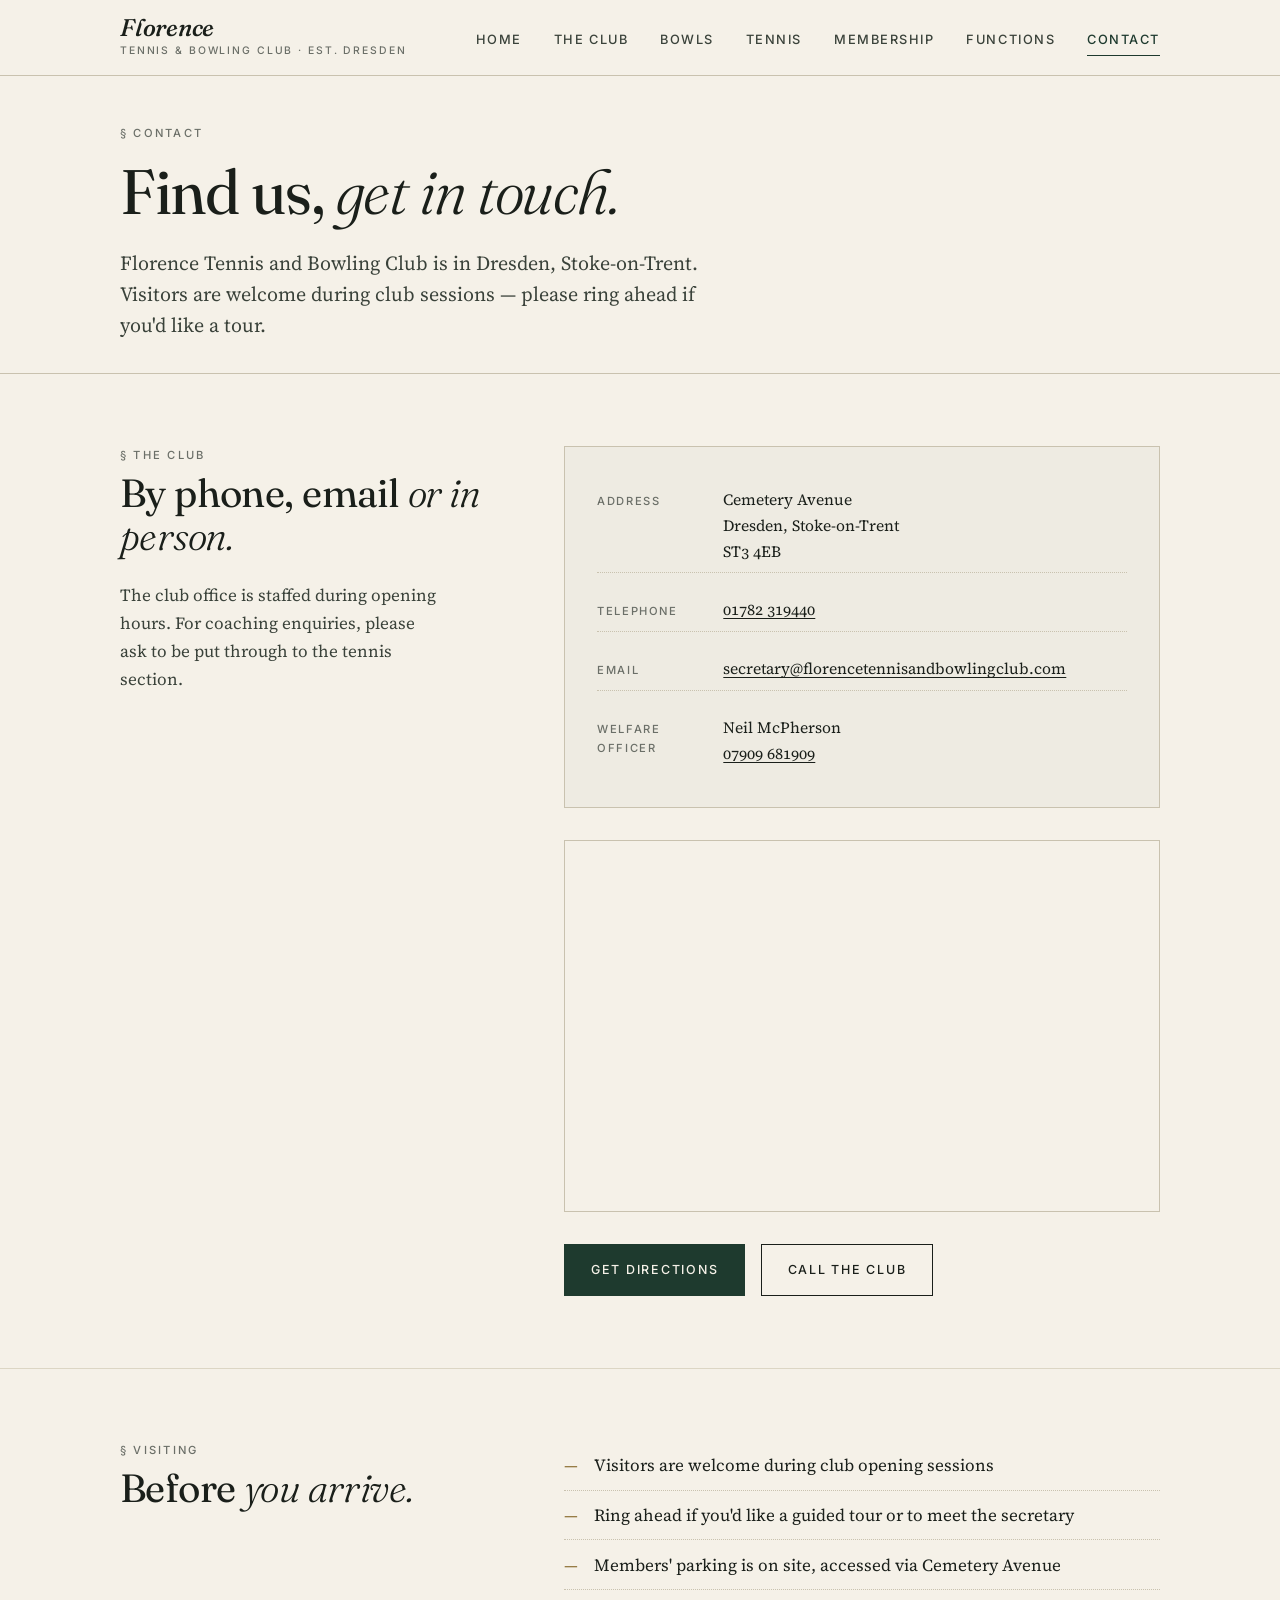
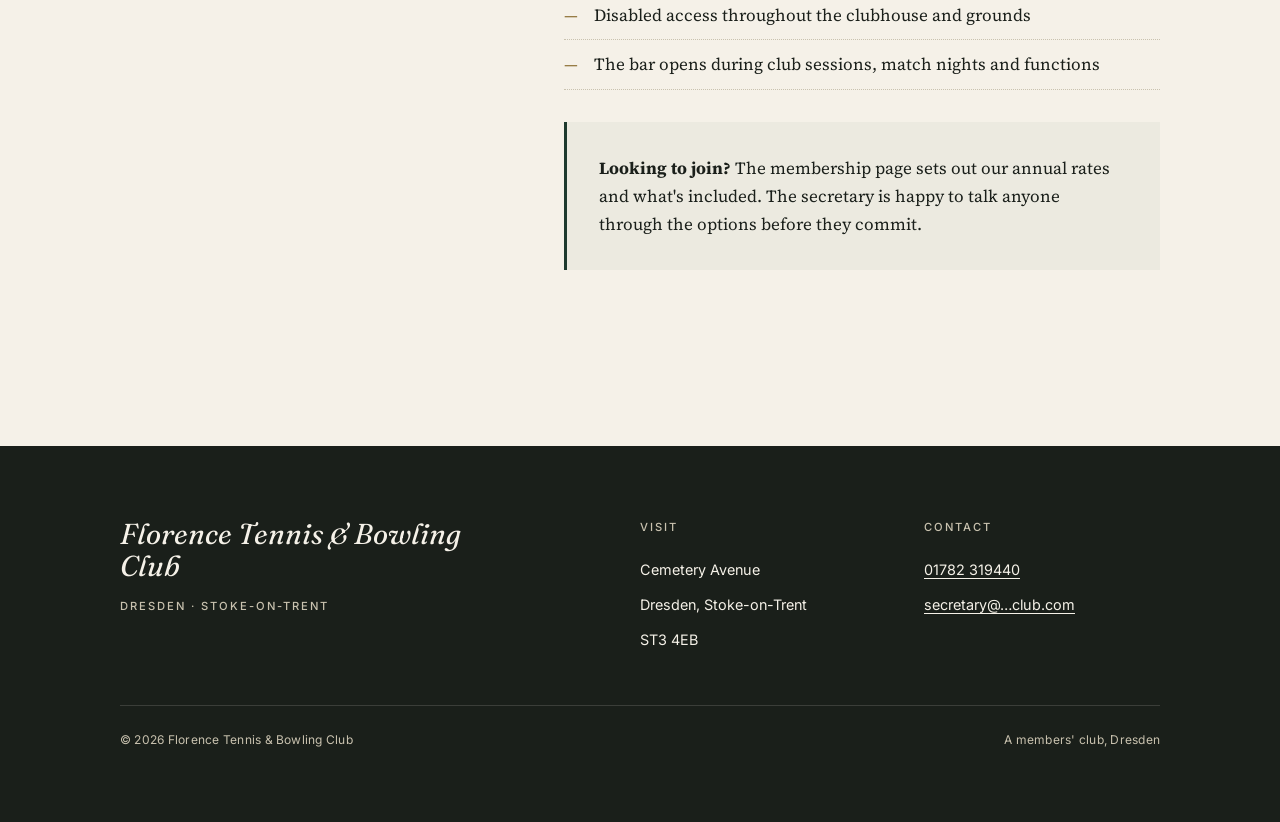
==== contact.html @ 122ec915 "Add files via upload" ====
<!DOCTYPE html>
<html lang="en-GB">
<head>
  <meta charset="UTF-8">
  <meta name="viewport" content="width=device-width, initial-scale=1">
  <title>Contact — Florence Tennis &amp; Bowling Club</title>
  <meta name="description" content="Find Florence Tennis and Bowling Club in Dresden, Stoke-on-Trent. Address, phone, email and directions.">
  <meta property="og:title" content="Contact — Florence Tennis &amp; Bowling Club">
  <meta property="og:description" content="Find Florence in Dresden, Stoke-on-Trent — address, phone, email and directions.">
  <meta property="og:type" content="website">
  <meta property="og:locale" content="en_GB">
  <link rel="preconnect" href="https://fonts.googleapis.com">
  <link rel="preconnect" href="https://fonts.gstatic.com" crossorigin>
  <link href="https://fonts.googleapis.com/css2?family=Fraunces:ital,opsz,wght@0,9..144,300..600;1,9..144,300..500&family=Source+Serif+4:ital,opsz,wght@0,8..60,400..600;1,8..60,400..500&family=Inter:wght@400;500;600&display=swap" rel="stylesheet">
  <link rel="stylesheet" href="styles.css">
</head>
<body>
  <a class="skip" href="#main">Skip to content</a>

  <header class="masthead">
    <div class="wrap masthead-inner">
      <a class="brand" href="index.html" aria-label="Florence Tennis and Bowling Club, home">
        <span class="brand-mark">Florence</span>
        <span class="brand-sub">Tennis &amp; Bowling Club · Est. Dresden</span>
      </a>
      <nav class="nav-primary" aria-label="Primary">
        <ul>
          <li><a href="index.html">Home</a></li>
          <li><a href="club.html">The Club</a></li>
          <li><a href="bowls.html">Bowls</a></li>
          <li><a href="tennis.html">Tennis</a></li>
          <li><a href="membership.html">Membership</a></li>
          <li><a href="functions.html">Functions</a></li>
          <li><a href="contact.html" aria-current="page">Contact</a></li>
        </ul>
      </nav>
      <button class="burger" type="button" aria-label="Open menu" aria-expanded="false" aria-controls="drawer" id="burger-btn">
        <span class="burger-lines"><span></span><span></span><span></span></span>
      </button>
    </div>
    <div class="drawer" id="drawer" data-open="false">
      <ul>
        <li><a href="index.html">Home</a></li>
        <li><a href="club.html">The Club</a></li>
        <li><a href="bowls.html">Bowls</a></li>
        <li><a href="tennis.html">Tennis</a></li>
        <li><a href="membership.html">Membership</a></li>
        <li><a href="functions.html">Functions</a></li>
        <li><a href="contact.html" aria-current="page">Contact</a></li>
      </ul>
    </div>
  </header>

  <main id="main">

    <section class="page-head">
      <div class="wrap">
        <p class="section-eyebrow">§ Contact</p>
        <h1 class="page-head-title">Find us, <em>get in touch.</em></h1>
        <p class="page-head-lead">
          Florence Tennis and Bowling Club is in Dresden, Stoke-on-Trent. Visitors are welcome
          during club sessions — please ring ahead if you'd like a tour.
        </p>
      </div>
    </section>

    <section class="section">
      <div class="wrap">
        <div class="two-col">
          <aside class="col-aside">
            <p class="section-eyebrow">§ The club</p>
            <h2 class="section-title">By phone, email <em>or in person.</em></h2>
            <p style="color: var(--ink-soft); margin-top: var(--space-3); max-width: 36ch;">
              The club office is staffed during opening hours. For coaching enquiries, please
              ask to be put through to the tennis section.
            </p>
          </aside>

          <div>
            <div class="contact-card">
              <div class="contact-row">
                <span class="contact-label">Address</span>
                <span class="contact-value">
                  Cemetery Avenue<br>
                  Dresden, Stoke-on-Trent<br>
                  ST3 4EB
                </span>
              </div>
              <div class="contact-row">
                <span class="contact-label">Telephone</span>
                <span class="contact-value"><a href="tel:+441782319440">01782 319440</a></span>
              </div>
              <div class="contact-row">
                <span class="contact-label">Email</span>
                <span class="contact-value"><a href="mailto:secretary@florencetennisandbowlingclub.com">secretary@florencetennisandbowlingclub.com</a></span>
              </div>
              <div class="contact-row">
                <span class="contact-label">Welfare Officer</span>
                <span class="contact-value">Neil McPherson<br><a href="tel:+447909681909">07909 681909</a></span>
              </div>
            </div>

            <div class="map-frame">
              <iframe
                title="Map showing Florence Tennis and Bowling Club, Dresden, Stoke-on-Trent"
                src="https://www.google.com/maps?q=Cemetery+Avenue,+Dresden,+Stoke-on-Trent,+ST3+4EB&output=embed"
                loading="lazy"
                referrerpolicy="no-referrer-when-downgrade"
                allowfullscreen></iframe>
            </div>

            <div class="btn-row">
              <a class="btn btn--solid" href="https://www.google.com/maps/dir/?api=1&destination=Cemetery+Avenue,+Dresden,+Stoke-on-Trent,+ST3+4EB" target="_blank" rel="noopener">Get directions</a>
              <a class="btn" href="tel:+441782319440">Call the club</a>
            </div>
          </div>
        </div>
      </div>
    </section>

    <section class="section">
      <div class="wrap">
        <div class="two-col">
          <aside class="col-aside">
            <p class="section-eyebrow">§ Visiting</p>
            <h2 class="section-title">Before <em>you arrive.</em></h2>
          </aside>
          <div class="prose">
            <ul class="dotted-list">
              <li>Visitors are welcome during club opening sessions</li>
              <li>Ring ahead if you'd like a guided tour or to meet the secretary</li>
              <li>Members' parking is on site, accessed via Cemetery Avenue</li>
              <li>Disabled access throughout the clubhouse and grounds</li>
              <li>The bar opens during club sessions, match nights and functions</li>
            </ul>

            <div class="note">
              <p>
                <strong>Looking to join?</strong> The membership page sets out our annual rates and
                what's included. The secretary is happy to talk anyone through the options before
                they commit.
              </p>
            </div>
          </div>
        </div>
      </div>
    </section>

  </main>

  <footer class="foot">
    <div class="wrap">
      <div class="foot-grid">
        <div>
          <p class="foot-brand">Florence Tennis <em>&amp;</em> Bowling Club</p>
          <p class="foot-sub">Dresden · Stoke-on-Trent</p>
        </div>
        <div>
          <h4>Visit</h4>
          <ul>
            <li>Cemetery Avenue</li>
            <li>Dresden, Stoke-on-Trent</li>
            <li>ST3 4EB</li>
          </ul>
        </div>
        <div>
          <h4>Contact</h4>
          <ul>
            <li><a href="tel:+441782319440">01782 319440</a></li>
            <li><a href="mailto:secretary@florencetennisandbowlingclub.com">secretary@…club.com</a></li>
          </ul>
        </div>
      </div>
      <div class="foot-bottom">
        <span>© 2026 Florence Tennis &amp; Bowling Club</span>
        <span>A members' club, Dresden</span>
      </div>
    </div>
  </footer>

  <script>
    (function() {
      const btn = document.getElementById('burger-btn');
      const drawer = document.getElementById('drawer');
      if (!btn || !drawer) return;
      btn.addEventListener('click', function() {
        const open = drawer.getAttribute('data-open') === 'true';
        drawer.setAttribute('data-open', String(!open));
        btn.setAttribute('aria-expanded', String(!open));
        btn.setAttribute('aria-label', open ? 'Open menu' : 'Close menu');
      });
    })();
  </script>
</body>
</html>
---- styles.css ----
/* ==========================================================================
   Florence Tennis & Bowling Club — Stylesheet
   Editorial heritage aesthetic: modern serif + clean sans on cream
   ========================================================================== */

/* Tokens
   -------------------------------------------------------------------------- */
:root {
  /* Palette */
  --cream: #f5f1e8;
  --cream-tint: #ebe5d6;
  --ink: #1a1f1a;
  --ink-soft: #3a423a;
  --ink-mute: #6b6f68;
  --rule: #c9c2af;
  --rule-soft: #dcd6c4;
  --green: #1e3a2e;        /* British racing green, deepened */
  --green-soft: #2d5a42;
  --gold: #8a6d2f;         /* aged brass accent */

  /* Type */
  --serif-display: "Fraunces", "Source Serif 4", Georgia, serif;
  --serif-body: "Source Serif 4", Georgia, "Times New Roman", serif;
  --sans: "Inter", -apple-system, BlinkMacSystemFont, "Segoe UI", sans-serif;

  /* Scale — using clamp for fluid type */
  --fs-micro: 0.75rem;
  --fs-label: clamp(0.78rem, 0.74rem + 0.2vw, 0.85rem);
  --fs-body: clamp(1rem, 0.96rem + 0.2vw, 1.0625rem);
  --fs-lead: clamp(1.125rem, 1.05rem + 0.35vw, 1.25rem);
  --fs-h3: clamp(1.25rem, 1.15rem + 0.5vw, 1.5rem);
  --fs-h2: clamp(1.75rem, 1.5rem + 1.2vw, 2.5rem);
  --fs-h1: clamp(2.5rem, 2rem + 2.4vw, 4rem);
  --fs-display: clamp(3rem, 2.2rem + 3.8vw, 5.5rem);

  /* Rhythm */
  --space-1: 0.5rem;
  --space-2: 1rem;
  --space-3: 1.5rem;
  --space-4: 2rem;
  --space-5: 3rem;
  --space-6: 4.5rem;
  --space-7: 6.5rem;

  /* Layout */
  --measure: 64ch;
  --wrap: 1120px;
  --wrap-narrow: 760px;
}

/* Reset
   -------------------------------------------------------------------------- */
*, *::before, *::after { box-sizing: border-box; }

html {
  -webkit-text-size-adjust: 100%;
  text-size-adjust: 100%;
  scroll-behavior: smooth;
}

@media (prefers-reduced-motion: reduce) {
  html { scroll-behavior: auto; }
  *, *::before, *::after {
    animation-duration: 0.01ms !important;
    animation-iteration-count: 1 !important;
    transition-duration: 0.01ms !important;
  }
}

body {
  margin: 0;
  background: var(--cream);
  color: var(--ink);
  font-family: var(--serif-body);
  font-size: var(--fs-body);
  line-height: 1.65;
  font-feature-settings: "kern", "liga", "onum";
  -webkit-font-smoothing: antialiased;
  -moz-osx-font-smoothing: grayscale;
}

img { max-width: 100%; height: auto; display: block; }

a {
  color: var(--green);
  text-decoration-thickness: 1px;
  text-underline-offset: 3px;
  transition: color 160ms ease;
}
a:hover { color: var(--gold); }

:focus-visible {
  outline: 2px solid var(--green);
  outline-offset: 3px;
  border-radius: 2px;
}

/* Skip link */
.skip {
  position: absolute;
  left: -9999px;
  top: 0;
  background: var(--ink);
  color: var(--cream);
  padding: var(--space-2) var(--space-3);
  z-index: 1000;
  font-family: var(--sans);
  font-size: var(--fs-label);
}
.skip:focus { left: var(--space-2); top: var(--space-2); }

/* Layout
   -------------------------------------------------------------------------- */
.wrap {
  width: 100%;
  max-width: var(--wrap);
  margin-inline: auto;
  padding-inline: clamp(1.25rem, 4vw, 2.5rem);
}

.wrap-narrow {
  max-width: var(--wrap-narrow);
  margin-inline: auto;
  padding-inline: clamp(1.25rem, 4vw, 2.5rem);
}

/* Masthead
   -------------------------------------------------------------------------- */
.masthead {
  border-bottom: 1px solid var(--rule);
  background: var(--cream);
  position: sticky;
  top: 0;
  z-index: 50;
  backdrop-filter: saturate(1.1);
}

.masthead-inner {
  display: flex;
  align-items: center;
  justify-content: space-between;
  gap: var(--space-3);
  padding-block: var(--space-2);
  min-height: 64px;
}

.brand {
  display: flex;
  flex-direction: column;
  gap: 2px;
  text-decoration: none;
  color: var(--ink);
}
.brand-mark {
  font-family: var(--serif-display);
  font-weight: 500;
  font-style: italic;
  font-size: 1.5rem;
  line-height: 1;
  letter-spacing: -0.01em;
}
.brand-sub {
  font-family: var(--sans);
  font-size: 0.65rem;
  letter-spacing: 0.18em;
  text-transform: uppercase;
  color: var(--ink-mute);
  font-weight: 500;
}

/* Primary nav */
.nav-primary { display: none; }
.nav-primary ul {
  list-style: none;
  margin: 0;
  padding: 0;
  display: flex;
  gap: var(--space-4);
}
.nav-primary a {
  font-family: var(--sans);
  font-size: 0.8rem;
  letter-spacing: 0.12em;
  text-transform: uppercase;
  color: var(--ink-soft);
  text-decoration: none;
  font-weight: 500;
  padding-block: 0.5rem;
  border-bottom: 1px solid transparent;
}
.nav-primary a:hover,
.nav-primary a[aria-current="page"] {
  color: var(--green);
  border-bottom-color: var(--green);
}

/* Mobile burger */
.burger {
  background: transparent;
  border: 1px solid var(--rule);
  width: 44px;
  height: 44px;
  cursor: pointer;
  display: grid;
  place-items: center;
  border-radius: 2px;
}
.burger-lines {
  display: grid;
  gap: 4px;
}
.burger-lines span {
  display: block;
  width: 18px;
  height: 1.5px;
  background: var(--ink);
}

/* Mobile drawer */
.drawer {
  display: none;
  border-top: 1px solid var(--rule);
  background: var(--cream);
}
.drawer[data-open="true"] { display: block; }
.drawer ul {
  list-style: none;
  margin: 0;
  padding: var(--space-2) 0;
}
.drawer a {
  display: block;
  padding: 0.9rem clamp(1.25rem, 4vw, 2.5rem);
  font-family: var(--sans);
  font-size: 0.85rem;
  letter-spacing: 0.1em;
  text-transform: uppercase;
  color: var(--ink);
  text-decoration: none;
  border-bottom: 1px solid var(--rule-soft);
}
.drawer a[aria-current="page"] { color: var(--green); }

@media (min-width: 900px) {
  .nav-primary { display: block; }
  .burger { display: none; }
  .drawer { display: none !important; }
}

/* Hero
   -------------------------------------------------------------------------- */
.hero {
  padding-top: var(--space-6);
  padding-bottom: var(--space-5);
  border-bottom: 1px solid var(--rule);
}

.hero-eyebrow {
  font-family: var(--sans);
  font-size: var(--fs-label);
  letter-spacing: 0.18em;
  text-transform: uppercase;
  color: var(--gold);
  font-weight: 500;
  margin: 0 0 var(--space-3) 0;
  display: flex;
  align-items: center;
  gap: var(--space-2);
}
.hero-eyebrow::before {
  content: "";
  width: 32px;
  height: 1px;
  background: var(--gold);
  display: inline-block;
}

.hero-title {
  font-family: var(--serif-display);
  font-weight: 400;
  font-size: var(--fs-display);
  line-height: 0.98;
  letter-spacing: -0.025em;
  margin: 0 0 var(--space-3) 0;
  max-width: 14ch;
}
.hero-title em {
  font-style: italic;
  font-weight: 300;
}

.hero-lead {
  font-size: var(--fs-lead);
  line-height: 1.55;
  color: var(--ink-soft);
  max-width: 52ch;
  margin: 0 0 var(--space-4) 0;
}

.hero-meta {
  display: flex;
  flex-wrap: wrap;
  gap: var(--space-4);
  font-family: var(--sans);
  font-size: var(--fs-label);
  color: var(--ink-mute);
  padding-top: var(--space-3);
  border-top: 1px solid var(--rule-soft);
}
.hero-meta-item {
  display: flex;
  flex-direction: column;
  gap: 2px;
}
.hero-meta-label {
  font-size: 0.7rem;
  letter-spacing: 0.14em;
  text-transform: uppercase;
  color: var(--ink-mute);
  font-weight: 500;
}
.hero-meta-value {
  color: var(--ink);
  font-family: var(--serif-body);
  font-size: var(--fs-body);
}

/* Page header (non-home) */
.page-head {
  padding-top: var(--space-5);
  padding-bottom: var(--space-4);
  border-bottom: 1px solid var(--rule);
}
.page-head-title {
  font-family: var(--serif-display);
  font-weight: 400;
  font-size: var(--fs-h1);
  line-height: 1.04;
  letter-spacing: -0.02em;
  margin: var(--space-2) 0 var(--space-3) 0;
  max-width: 18ch;
}
.page-head-title em { font-style: italic; font-weight: 300; }
.page-head-lead {
  font-size: var(--fs-lead);
  color: var(--ink-soft);
  max-width: 58ch;
  line-height: 1.55;
  margin: 0;
}

/* Sections
   -------------------------------------------------------------------------- */
.section {
  padding-block: var(--space-6);
  border-bottom: 1px solid var(--rule-soft);
}
.section:last-of-type { border-bottom: none; }

.section-eyebrow {
  font-family: var(--sans);
  font-size: 0.7rem;
  letter-spacing: 0.2em;
  text-transform: uppercase;
  color: var(--ink-mute);
  margin: 0 0 var(--space-2) 0;
  font-weight: 500;
}

.section-title {
  font-family: var(--serif-display);
  font-weight: 400;
  font-size: var(--fs-h2);
  line-height: 1.08;
  letter-spacing: -0.015em;
  margin: 0 0 var(--space-3) 0;
  max-width: 22ch;
}
.section-title em { font-style: italic; font-weight: 300; }

.section-lead {
  font-size: var(--fs-lead);
  color: var(--ink-soft);
  max-width: 60ch;
  line-height: 1.6;
  margin: 0 0 var(--space-4) 0;
}

/* Two column editorial layout */
.two-col {
  display: grid;
  gap: var(--space-5);
}
@media (min-width: 800px) {
  .two-col {
    grid-template-columns: 1fr 1.6fr;
    gap: var(--space-6);
    align-items: start;
  }
  .two-col > .col-aside {
    position: sticky;
    top: calc(64px + var(--space-3));
  }
}

.col-aside .section-eyebrow { margin-bottom: var(--space-1); }
.col-aside .section-title { font-size: var(--fs-h2); }

/* Prose
   -------------------------------------------------------------------------- */
.prose p {
  max-width: var(--measure);
  margin: 0 0 var(--space-3) 0;
}
.prose p:last-child { margin-bottom: 0; }
.prose p + p { margin-top: var(--space-3); }
.prose h3 {
  font-family: var(--serif-display);
  font-weight: 400;
  font-size: var(--fs-h3);
  margin: var(--space-5) 0 var(--space-2) 0;
  letter-spacing: -0.01em;
}
.prose h3:first-child { margin-top: 0; }

/* Feature list — the characterful list style */
.feature-list {
  list-style: none;
  margin: 0;
  padding: 0;
  display: grid;
  gap: 0;
  border-top: 1px solid var(--rule);
}
.feature-list li {
  display: grid;
  grid-template-columns: auto 1fr;
  gap: var(--space-3);
  padding: var(--space-3) 0;
  border-bottom: 1px solid var(--rule-soft);
  align-items: baseline;
}
.feature-num {
  font-family: var(--sans);
  font-size: 0.7rem;
  letter-spacing: 0.12em;
  color: var(--ink-mute);
  font-variant-numeric: tabular-nums;
  font-weight: 500;
  padding-top: 0.25em;
}
.feature-body p {
  margin: 0;
  max-width: 58ch;
}
.feature-title {
  font-family: var(--serif-display);
  font-size: 1.15rem;
  font-weight: 500;
  margin: 0 0 0.2rem 0;
  letter-spacing: -0.005em;
}

/* Plain list used in specific spots */
.dotted-list {
  list-style: none;
  margin: 0;
  padding: 0;
}
.dotted-list li {
  padding: 0.65rem 0;
  border-bottom: 1px dotted var(--rule);
  display: flex;
  align-items: baseline;
  gap: var(--space-2);
}
.dotted-list li::before {
  content: "—";
  color: var(--gold);
  flex-shrink: 0;
}

/* Cards (facilities grid) */
.facility-grid {
  display: grid;
  gap: var(--space-4);
  grid-template-columns: repeat(auto-fit, minmax(260px, 1fr));
}
.facility {
  padding: var(--space-4);
  border: 1px solid var(--rule);
  background: var(--cream);
}
.facility-label {
  font-family: var(--sans);
  font-size: 0.7rem;
  letter-spacing: 0.18em;
  text-transform: uppercase;
  color: var(--gold);
  font-weight: 500;
  margin: 0 0 var(--space-2) 0;
}
.facility h3 {
  font-family: var(--serif-display);
  font-weight: 500;
  font-size: 1.35rem;
  margin: 0 0 var(--space-2) 0;
  letter-spacing: -0.01em;
}
.facility ul {
  list-style: none;
  margin: 0;
  padding: 0;
  font-size: 0.95rem;
}
.facility li {
  padding: 0.4rem 0;
  border-bottom: 1px solid var(--rule-soft);
  color: var(--ink-soft);
}
.facility li:last-child { border-bottom: none; }

/* Fees table
   -------------------------------------------------------------------------- */
.fees {
  width: 100%;
  border-collapse: collapse;
  margin-top: var(--space-3);
  font-size: 0.95rem;
}
.fees caption {
  text-align: left;
  font-family: var(--sans);
  font-size: var(--fs-label);
  color: var(--ink-mute);
  letter-spacing: 0.04em;
  margin-bottom: var(--space-2);
}
.fees thead th {
  text-align: left;
  padding: 0.85rem var(--space-2);
  font-family: var(--sans);
  font-size: 0.7rem;
  letter-spacing: 0.14em;
  text-transform: uppercase;
  color: var(--ink-mute);
  font-weight: 500;
  border-bottom: 1.5px solid var(--ink);
  background: transparent;
}
.fees thead th:nth-child(2),
.fees thead th:nth-child(3) {
  text-align: right;
  font-variant-numeric: tabular-nums;
}
.fees tbody td {
  padding: 0.85rem var(--space-2);
  border-bottom: 1px solid var(--rule-soft);
  vertical-align: top;
}
.fees tbody td:nth-child(2),
.fees tbody td:nth-child(3) {
  text-align: right;
  font-variant-numeric: tabular-nums;
  font-feature-settings: "tnum";
}
.fees tbody tr:hover td { background: rgba(30, 58, 46, 0.03); }
.fees-note {
  font-family: var(--sans);
  font-size: var(--fs-label);
  color: var(--ink-mute);
  margin-top: var(--space-3);
}

/* Buttons & CTA
   -------------------------------------------------------------------------- */
.btn {
  display: inline-flex;
  align-items: center;
  gap: 0.6rem;
  padding: 0.9rem 1.6rem;
  font-family: var(--sans);
  font-size: 0.78rem;
  letter-spacing: 0.14em;
  text-transform: uppercase;
  font-weight: 500;
  border: 1px solid var(--ink);
  background: transparent;
  color: var(--ink);
  text-decoration: none;
  cursor: pointer;
  transition: background 180ms ease, color 180ms ease;
}
.btn:hover {
  background: var(--ink);
  color: var(--cream);
}
.btn--solid {
  background: var(--green);
  border-color: var(--green);
  color: var(--cream);
}
.btn--solid:hover {
  background: var(--ink);
  border-color: var(--ink);
  color: var(--cream);
}
.btn-row {
  display: flex;
  flex-wrap: wrap;
  gap: var(--space-2);
  margin-top: var(--space-4);
}

/* Pull quote / testimonial */
.pull {
  font-family: var(--serif-display);
  font-size: clamp(1.4rem, 1.2rem + 0.9vw, 1.9rem);
  line-height: 1.25;
  font-style: italic;
  font-weight: 300;
  color: var(--ink);
  max-width: 28ch;
  letter-spacing: -0.01em;
  margin: 0;
}
.pull-attr {
  font-family: var(--sans);
  font-size: var(--fs-label);
  letter-spacing: 0.1em;
  text-transform: uppercase;
  color: var(--ink-mute);
  font-weight: 500;
  margin-top: var(--space-3);
  display: block;
}

/* Contact block */
.contact-card {
  display: grid;
  gap: var(--space-2);
  padding: var(--space-4);
  border: 1px solid var(--rule);
  background: rgba(30, 58, 46, 0.03);
}
.contact-row {
  display: grid;
  grid-template-columns: 110px 1fr;
  gap: var(--space-2);
  padding: 0.5rem 0;
  border-bottom: 1px dotted var(--rule);
  align-items: baseline;
}
.contact-row:last-child { border-bottom: none; }
.contact-label {
  font-family: var(--sans);
  font-size: 0.7rem;
  letter-spacing: 0.14em;
  text-transform: uppercase;
  color: var(--ink-mute);
  font-weight: 500;
}
.contact-value { font-size: 0.98rem; }
.contact-value a { color: var(--ink); }

/* Map embed */
.map-frame {
  border: 1px solid var(--rule);
  overflow: hidden;
  margin-top: var(--space-4);
  aspect-ratio: 16 / 10;
}
.map-frame iframe { width: 100%; height: 100%; border: 0; display: block; }

/* Safeguarding / long-form note */
.note {
  padding: var(--space-4);
  border-left: 3px solid var(--green);
  background: rgba(30, 58, 46, 0.04);
  margin-block: var(--space-4);
}
.note p:last-child { margin-bottom: 0; }

/* Footer
   -------------------------------------------------------------------------- */
.foot {
  background: var(--ink);
  color: var(--cream);
  padding-block: var(--space-6);
  margin-top: var(--space-6);
}
.foot a { color: var(--cream); }
.foot-grid {
  display: grid;
  gap: var(--space-5);
  grid-template-columns: 1fr;
}
@media (min-width: 700px) {
  .foot-grid { grid-template-columns: 2fr 1fr 1fr; }
}
.foot-brand {
  font-family: var(--serif-display);
  font-style: italic;
  font-size: 1.8rem;
  line-height: 1.1;
  margin: 0 0 var(--space-2) 0;
  max-width: 18ch;
}
.foot-sub {
  font-family: var(--sans);
  font-size: 0.7rem;
  letter-spacing: 0.18em;
  text-transform: uppercase;
  color: var(--rule);
  font-weight: 500;
}
.foot h4 {
  font-family: var(--sans);
  font-size: 0.7rem;
  letter-spacing: 0.18em;
  text-transform: uppercase;
  color: var(--rule);
  margin: 0 0 var(--space-2) 0;
  font-weight: 500;
}
.foot ul {
  list-style: none;
  margin: 0;
  padding: 0;
  font-family: var(--sans);
  font-size: 0.9rem;
}
.foot li { padding: 0.35rem 0; }
.foot-bottom {
  margin-top: var(--space-5);
  padding-top: var(--space-3);
  border-top: 1px solid rgba(245, 241, 232, 0.15);
  display: flex;
  flex-wrap: wrap;
  justify-content: space-between;
  gap: var(--space-2);
  font-family: var(--sans);
  font-size: 0.75rem;
  color: var(--rule);
  letter-spacing: 0.02em;
}

/* Decorative: registration mark used as section divider */
.divider-mark {
  display: flex;
  align-items: center;
  gap: var(--space-2);
  margin-block: var(--space-5);
  color: var(--rule);
}
.divider-mark::before,
.divider-mark::after {
  content: "";
  flex: 1;
  height: 1px;
  background: var(--rule);
}
.divider-mark-sym {
  font-family: var(--serif-display);
  font-style: italic;
  color: var(--ink-mute);
  font-size: 1.1rem;
}

/* Utility */
.mt-4 { margin-top: var(--space-4); }
.mt-5 { margin-top: var(--space-5); }
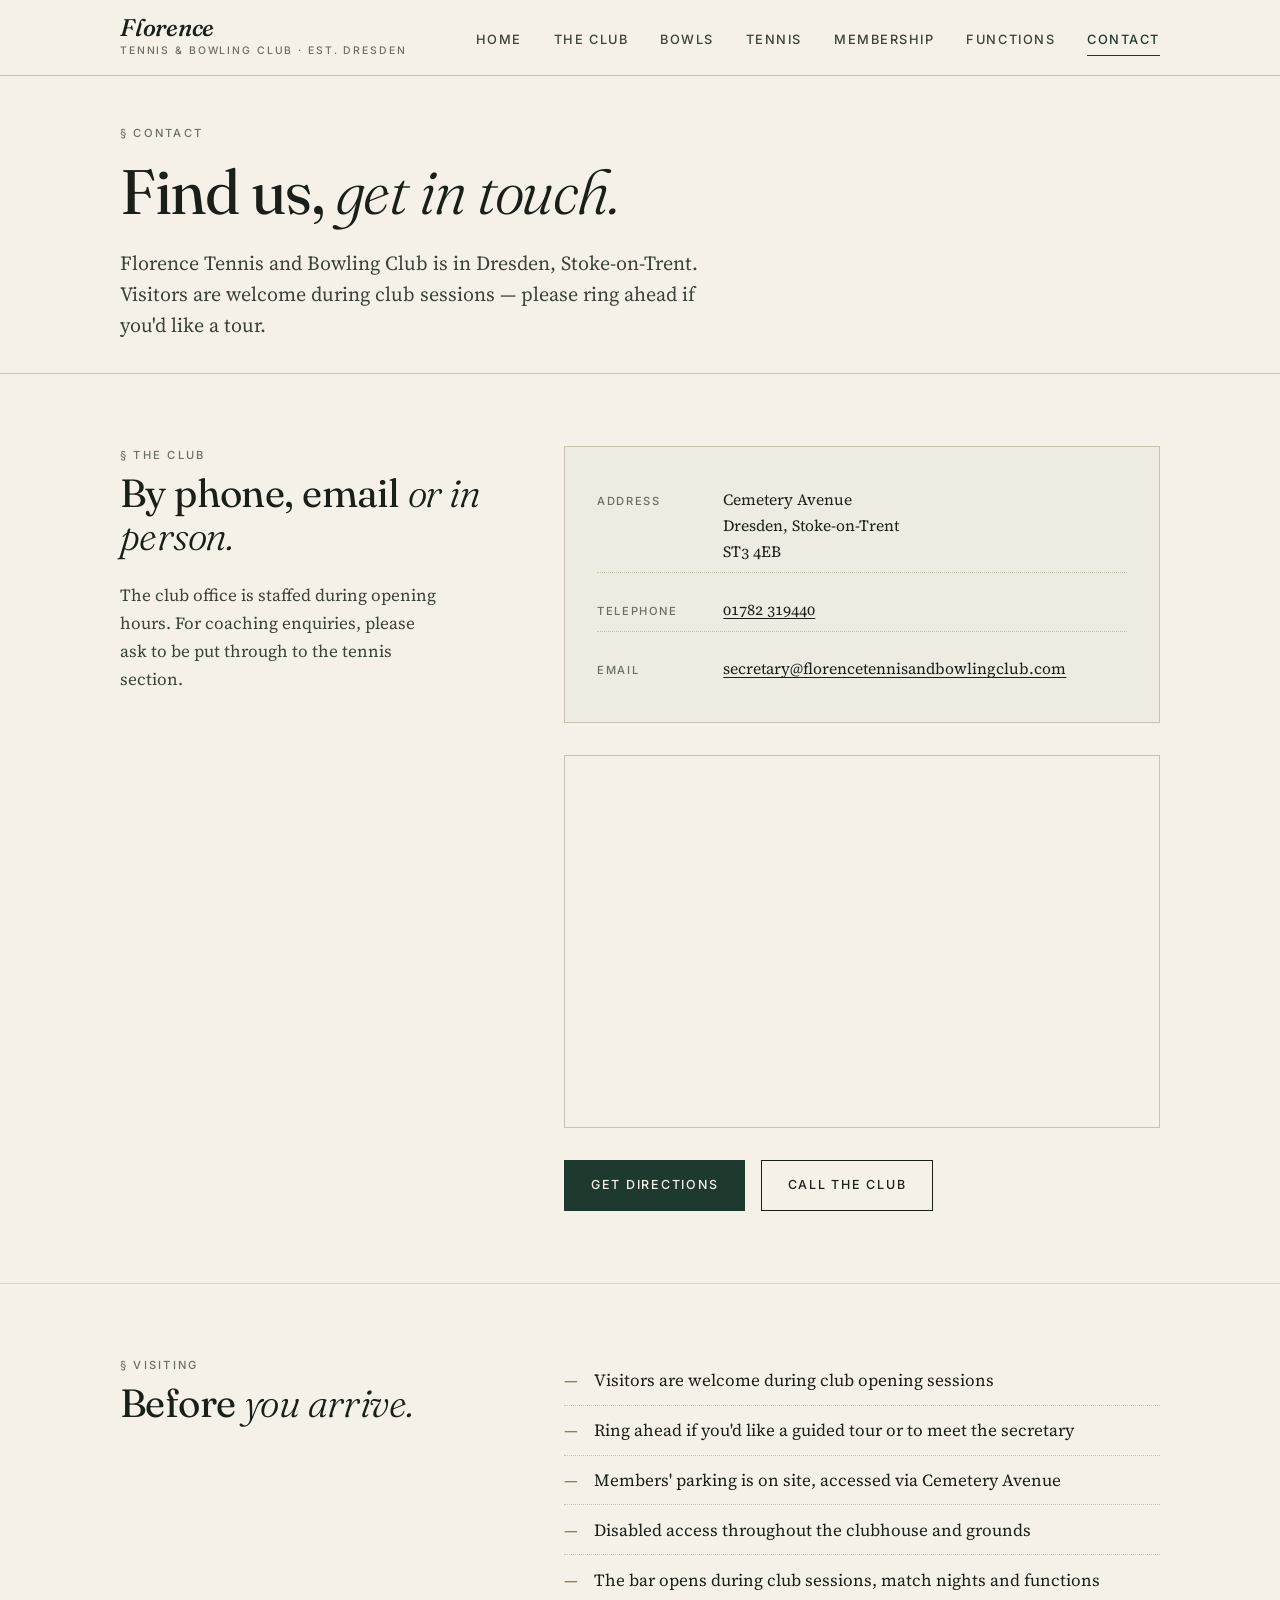
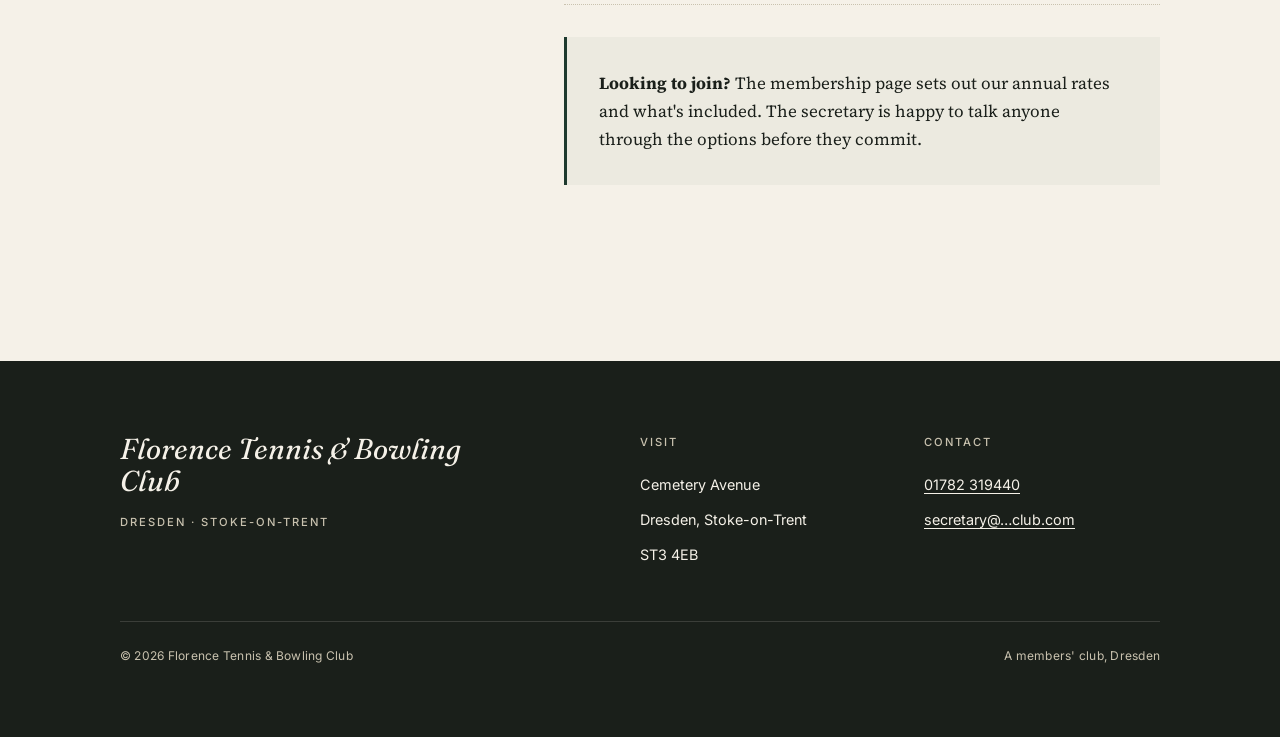
==== commit 7df60130: "Update contact.html" ====
--- a/contact.html
+++ b/contact.html
@@ -94,10 +94,10 @@
                 <span class="contact-label">Email</span>
                 <span class="contact-value"><a href="mailto:secretary@florencetennisandbowlingclub.com">secretary@florencetennisandbowlingclub.com</a></span>
               </div>
-              <div class="contact-row">
+              <!----<div class="contact-row">
                 <span class="contact-label">Welfare Officer</span>
                 <span class="contact-value">Neil McPherson<br><a href="tel:+447909681909">07909 681909</a></span>
-              </div>
+              </div>--->
             </div>
 
             <div class="map-frame">
